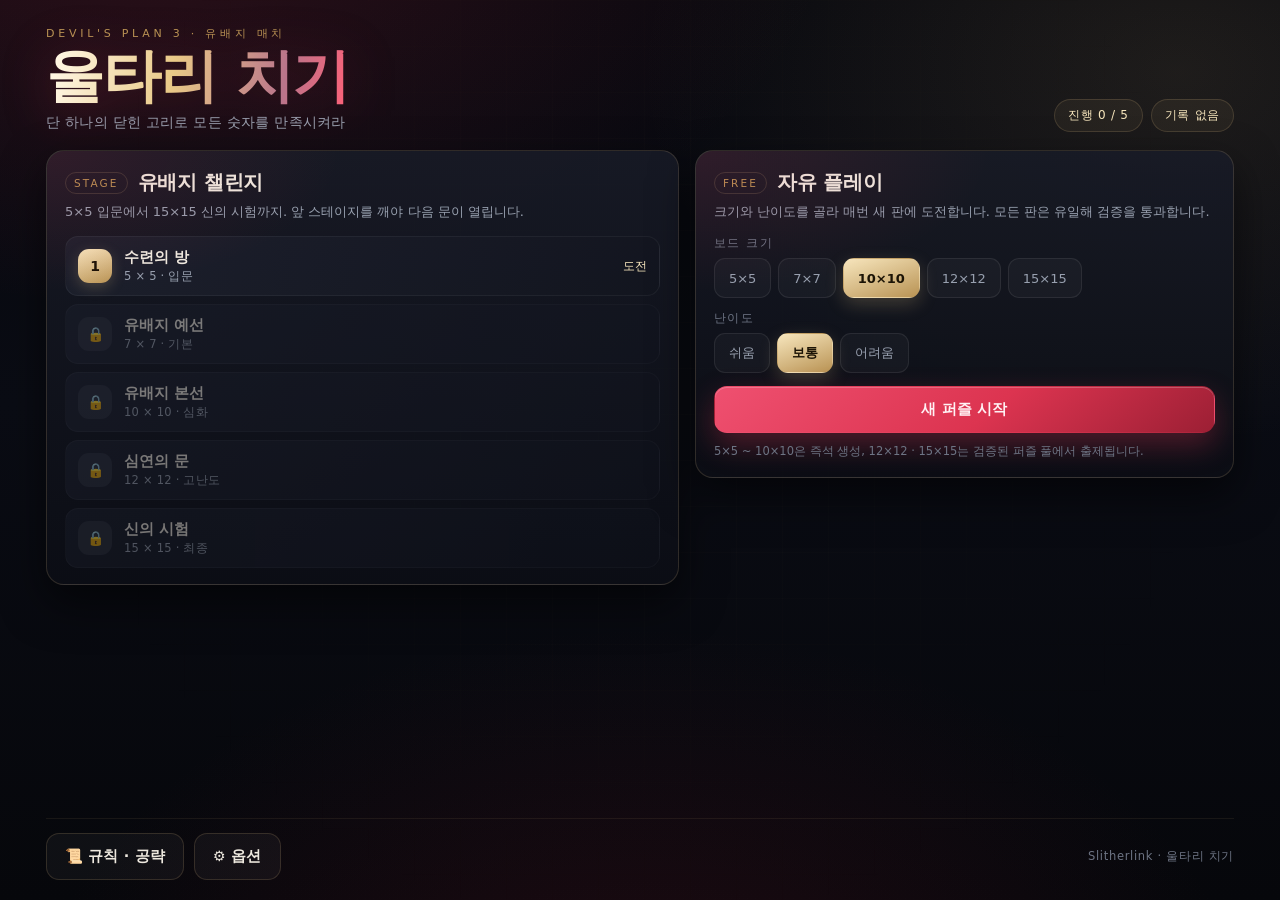
==== index.html @ 3bbf1142 "울타리 치기(슬리더링크) 웹앱 — 유일해 검증 생성기·스마트 힌트·모바일 터치·스테이지/자유 플레이" ====
<!doctype html>
<html lang="ko">
<head>
<meta charset="utf-8">
<meta name="viewport" content="width=device-width, initial-scale=1, viewport-fit=cover, maximum-scale=1, user-scalable=no">
<meta name="theme-color" content="#07080e">
<meta name="description" content="데블스 플랜 3 유배지 매치 — 울타리 치기(슬리더링크). 단 하나의 닫힌 고리로 모든 숫자를 만족시키는 퍼즐.">
<title>울타리 치기 · DEVIL'S FENCE</title>
<link rel="icon" href="data:image/svg+xml,%3Csvg xmlns='http://www.w3.org/2000/svg' viewBox='0 0 32 32'%3E%3Crect width='32' height='32' rx='7' fill='%23090a10'/%3E%3Cpath d='M8 22V10h5v12M15 22V10h5v12' stroke='%23e9c987' stroke-width='2.4' fill='none' stroke-linecap='round'/%3E%3Cpath d='M5 12h22M5 20h22' stroke='%23dc3450' stroke-width='2.4' stroke-linecap='round'/%3E%3C/svg%3E">
<link rel="stylesheet" href="css/style.css?v=1">
</head>
<body>
<div class="bg-grid" aria-hidden="true"></div>

<div id="app">

  <!-- ===== HOME ===== -->
  <section id="screen-home" class="screen">
    <header class="home-head">
      <div class="brand">
        <span class="brand-kicker">Devil's Plan 3 · 유배지 매치</span>
        <h1>울타리 치기</h1>
        <p class="brand-sub">단 하나의 닫힌 고리로 모든 숫자를 만족시켜라</p>
      </div>
      <div class="home-badges">
        <span class="badge" id="homeProgress">진행 0 / 5</span>
        <span class="badge" id="homeTotal">기록 없음</span>
      </div>
    </header>

    <div class="home-grid">
      <article class="panel">
        <div class="panel-top"><span class="tag">Stage</span><h2>유배지 챌린지</h2></div>
        <p class="panel-desc">5×5 입문에서 15×15 신의 시험까지. 앞 스테이지를 깨야 다음 문이 열립니다.</p>
        <div class="stage-list" id="stageList"></div>
      </article>

      <article class="panel">
        <div class="panel-top"><span class="tag">Free</span><h2>자유 플레이</h2></div>
        <p class="panel-desc">크기와 난이도를 골라 매번 새 판에 도전합니다. 모든 판은 유일해 검증을 통과합니다.</p>
        <div class="field">
          <label>보드 크기</label>
          <div class="chips" id="sizeChips"></div>
        </div>
        <div class="field">
          <label>난이도</label>
          <div class="chips" id="diffChips"></div>
        </div>
        <button class="btn primary wide" id="btnFreeStart">새 퍼즐 시작</button>
        <p class="hint-line" id="freeNote">5×5 ~ 10×10은 즉석 생성, 12×12 · 15×15는 검증된 퍼즐 풀에서 출제됩니다.</p>
      </article>
    </div>

    <footer class="home-foot">
      <button class="btn ghost" id="btnGuideHome">📜 규칙 · 공략</button>
      <button class="btn ghost" id="btnOptionsHome">⚙️ 옵션</button>
      <span class="foot-note">Slitherlink · 울타리 치기</span>
    </footer>
  </section>

  <!-- ===== GAME ===== -->
  <section id="screen-game" class="screen hidden">
    <header id="hud">
      <button class="icon-btn" id="btnBack" title="나가기" aria-label="나가기">←</button>
      <div class="hud-title">
        <span id="hudMode">유배지 예선</span>
        <small id="hudSub">7 × 7</small>
      </div>
      <div class="hud-timer">
        <span id="timer">00:00</span>
        <small>진행 시간</small>
      </div>
      <div class="hud-stats">
        <span class="stat" id="statLeftWrap"><b id="statLeft">0</b>남은 칸</span>
        <span class="stat" id="statErrWrap"><b id="statErr">0</b>오류</span>
        <span class="stat" id="statLineWrap"><b id="statLine">0</b>선</span>
      </div>
      <div class="hud-actions">
        <button class="icon-btn" id="btnGuide" title="규칙 · 공략" aria-label="규칙과 공략">?</button>
        <button class="icon-btn" id="btnOptions" title="옵션" aria-label="옵션">⚙️</button>
      </div>
    </header>

    <main id="boardArea">
      <div id="boardFrame">
        <svg id="board" xmlns="http://www.w3.org/2000/svg" role="img" aria-label="울타리 치기 보드"></svg>
      </div>
      <div id="hintPanel" class="hidden">
        <div class="hint-title"><span>💡</span><span id="hintTitle">힌트</span></div>
        <div class="hint-body" id="hintBody"></div>
        <div class="hint-actions">
          <button class="btn ghost" id="hintClose">닫기</button>
          <button class="btn gold" id="hintApply">적용</button>
        </div>
      </div>
    </main>

    <footer id="toolbar">
      <div class="modes" id="modeGroup">
        <button class="mode active" data-mode="cycle">자동</button>
        <button class="mode" data-mode="line">선</button>
        <button class="mode" data-mode="cross">X</button>
        <button class="mode" data-mode="erase">지우개</button>
      </div>
      <div class="actions">
        <button class="tool" id="btnUndo" title="되돌리기 (Ctrl+Z)">↶ <span>되돌리기</span></button>
        <button class="tool" id="btnRedo" title="다시 실행 (Ctrl+Shift+Z)">↷ <span>다시</span></button>
        <button class="tool accent" id="btnHint" title="논리 힌트 (H)">💡 <span>힌트</span></button>
        <button class="tool" id="btnMark" title="가정법 체크포인트 저장">📌 <span>분기</span></button>
        <button class="tool" id="btnRestore" title="분기 시점으로 복원">↩️ <span>복원</span></button>
        <button class="tool" id="btnReset" title="판 초기화">⟳ <span>초기화</span></button>
      </div>
    </footer>
  </section>
</div>

<div id="modalRoot"></div>
<div id="toast"></div>
<div id="genOverlay">
  <div class="gen-card">
    <div class="gen-ring"></div>
    <p id="genText">퍼즐 생성 중…</p>
    <small>유일해 검증을 통과한 판만 출제됩니다</small>
  </div>
</div>

<script src="js/solver.js?v=1"></script>
<script src="js/generator.js?v=1"></script>
<script src="js/presets.js?v=1"></script>
<script src="js/app.js?v=1"></script>
</body>
</html>
---- css/style.css ----
/* ============================================================
   울타리 치기 · DEVIL'S FENCE
   Dark obsidian / crimson / gold game UI
   ============================================================ */

:root {
  --ink: #06070c;
  --ink-2: #0a0c14;
  --ink-3: #10131d;
  --panel: rgba(18, 21, 31, .86);
  --panel-2: rgba(25, 29, 41, .9);
  --line: rgba(233, 201, 135, .16);
  --line-soft: rgba(233, 201, 135, .08);
  --gold: #e9c987;
  --gold-2: #f7e6bd;
  --gold-3: #b99354;
  --crimson: #dc3450;
  --crimson-2: #ff6178;
  --text: #eee9df;
  --muted: #98a0af;
  --muted-2: #6d7484;
  --ok: #7fd6a6;
  --bad: #ff5d6c;
  --shadow: 0 18px 44px rgba(0, 0, 0, .55);
  --radius: 18px;
  --font: "Pretendard", "Apple SD Gothic Neo", "Malgun Gothic", "Segoe UI", system-ui, -apple-system, sans-serif;
}

* { box-sizing: border-box; -webkit-tap-highlight-color: transparent; }

html, body {
  margin: 0; padding: 0; height: 100%;
  background: var(--ink);
  color: var(--text);
  font-family: var(--font);
  overflow: hidden;
  overscroll-behavior: none;
}

body {
  background:
    radial-gradient(1100px 640px at 12% -10%, rgba(220, 52, 80, .18), transparent 62%),
    radial-gradient(900px 620px at 92% 8%, rgba(233, 201, 135, .10), transparent 60%),
    radial-gradient(1000px 700px at 50% 118%, rgba(124, 24, 44, .22), transparent 62%),
    linear-gradient(180deg, #07080e 0%, #0a0c14 45%, #06070b 100%);
}

.bg-grid {
  position: fixed; inset: 0; pointer-events: none; opacity: .35; z-index: 0;
  background-image:
    linear-gradient(rgba(233, 201, 135, .05) 1px, transparent 1px),
    linear-gradient(90deg, rgba(233, 201, 135, .05) 1px, transparent 1px);
  background-size: 46px 46px;
  mask-image: radial-gradient(circle at 50% 40%, #000 25%, transparent 78%);
  -webkit-mask-image: radial-gradient(circle at 50% 40%, #000 25%, transparent 78%);
}

#app { position: relative; z-index: 1; height: 100dvh; display: flex; flex-direction: column; }

.screen { flex: 1 1 auto; min-height: 0; display: flex; flex-direction: column; }
.screen.hidden { display: none; }

/* ---------------- home ---------------- */
#screen-home { overflow-y: auto; padding: 22px clamp(16px, 4vw, 46px) 20px; }
#screen-home .home-grid { flex: 1 1 auto; align-content: start; }
#screen-home .home-foot { flex: 0 0 auto; }

.home-head {
  display: flex; align-items: flex-end; justify-content: space-between;
  gap: 18px; flex-wrap: wrap; margin-bottom: 18px;
}
.brand-kicker {
  display: inline-block; font-size: 11px; letter-spacing: .34em; text-transform: uppercase;
  color: var(--gold-3); margin-bottom: 6px;
}
.brand h1 {
  margin: 0; font-size: clamp(34px, 6.2vw, 58px); line-height: 1.02; letter-spacing: -.02em; font-weight: 800;
  background: linear-gradient(100deg, #fff6e2 4%, var(--gold) 42%, #b9748a 78%, var(--crimson-2) 100%);
  -webkit-background-clip: text; background-clip: text; color: transparent;
  filter: drop-shadow(0 6px 26px rgba(220, 52, 80, .28));
}
.brand-sub { margin: 8px 0 0; color: var(--muted); font-size: 14px; letter-spacing: .02em; }
.home-badges { display: flex; gap: 8px; flex-wrap: wrap; }

.badge {
  font-size: 12px; letter-spacing: .06em; color: var(--gold-2);
  border: 1px solid var(--line); border-radius: 999px; padding: 7px 13px;
  background: rgba(233, 201, 135, .06);
  white-space: nowrap;
}

.home-grid {
  display: grid; grid-template-columns: 1.08fr .92fr; gap: 16px; align-items: start;
}

.panel {
  position: relative; border-radius: var(--radius);
  border: 1px solid var(--line);
  background: linear-gradient(180deg, rgba(24, 27, 38, .92), rgba(12, 14, 21, .92));
  box-shadow: var(--shadow);
  padding: 18px 18px 16px;
  overflow: hidden;
}
.panel::before {
  content: ""; position: absolute; inset: 0; pointer-events: none;
  background: radial-gradient(420px 200px at 0% 0%, rgba(220, 52, 80, .13), transparent 70%);
}
.panel-top { display: flex; align-items: center; gap: 10px; margin-bottom: 6px; }
.panel h2 { margin: 0; font-size: 20px; font-weight: 700; letter-spacing: -.01em; }
.tag {
  font-size: 10.5px; letter-spacing: .2em; text-transform: uppercase; color: var(--gold-3);
  border: 1px solid var(--line); padding: 4px 8px; border-radius: 999px;
}
.panel-desc { margin: 4px 0 14px; color: var(--muted); font-size: 13px; line-height: 1.55; }

.stage-list { display: flex; flex-direction: column; gap: 8px; }
.stage {
  display: grid; grid-template-columns: 34px 1fr auto; align-items: center; gap: 12px;
  padding: 11px 12px; border-radius: 13px; cursor: pointer;
  border: 1px solid rgba(255, 255, 255, .05);
  background: linear-gradient(100deg, rgba(36, 40, 55, .55), rgba(19, 22, 32, .55));
  transition: transform .12s ease, border-color .15s ease, background .15s ease;
}
.stage:hover { border-color: rgba(233, 201, 135, .35); transform: translateY(-1px); }
.stage.locked { opacity: .48; cursor: not-allowed; }
.stage.locked:hover { transform: none; border-color: rgba(255,255,255,.05); }
.stage.cleared { border-color: rgba(233, 201, 135, .3); }
.stage-num {
  width: 34px; height: 34px; border-radius: 11px; display: grid; place-items: center;
  font-weight: 800; font-size: 14px; color: #1a1206;
  background: linear-gradient(160deg, var(--gold-2), var(--gold-3));
  box-shadow: 0 4px 14px rgba(233, 201, 135, .22);
}
.stage.locked .stage-num { background: #2a2e3c; color: var(--muted-2); box-shadow: none; }
.stage-name { font-size: 14.5px; font-weight: 650; }
.stage-meta { font-size: 11.5px; color: var(--muted); margin-top: 2px; letter-spacing: .02em; }
.stage-best { font-size: 12px; color: var(--gold-2); font-variant-numeric: tabular-nums; text-align: right; }
.stage-best small { display: block; color: var(--muted-2); font-size: 10px; letter-spacing: .08em; }

.field { margin-bottom: 13px; }
.field > label { display: block; font-size: 11.5px; letter-spacing: .14em; text-transform: uppercase; color: var(--muted-2); margin-bottom: 7px; }
.chips { display: flex; flex-wrap: wrap; gap: 7px; }
.chip {
  border: 1px solid rgba(255, 255, 255, .08); background: rgba(255, 255, 255, .03);
  color: var(--muted); border-radius: 11px; padding: 9px 14px; font-size: 13px; cursor: pointer;
  font-family: inherit; transition: all .14s ease; min-height: 40px;
  font-variant-numeric: tabular-nums;
}
.chip:hover { border-color: rgba(233, 201, 135, .3); color: var(--text); }
.chip.active {
  color: #1b1305; border-color: transparent; font-weight: 700;
  background: linear-gradient(160deg, var(--gold-2), var(--gold-3));
  box-shadow: 0 6px 18px rgba(233, 201, 135, .22);
}

.btn {
  font-family: inherit; font-size: 14.5px; font-weight: 650; letter-spacing: .01em;
  border-radius: 13px; padding: 13px 18px; cursor: pointer; border: 1px solid transparent;
  transition: transform .12s ease, box-shadow .18s ease, background .18s ease, border-color .18s;
  min-height: 46px; color: var(--text); background: rgba(255, 255, 255, .05);
}
.btn:active { transform: translateY(1px) scale(.995); }
.btn.primary {
  background: linear-gradient(140deg, #ef5070, var(--crimson) 55%, #9c1f34);
  box-shadow: 0 12px 30px rgba(220, 52, 80, .32), inset 0 1px 0 rgba(255, 255, 255, .22);
  color: #fff2f5;
}
.btn.primary:hover { box-shadow: 0 16px 38px rgba(220, 52, 80, .42); }
.btn.gold {
  background: linear-gradient(140deg, var(--gold-2), var(--gold-3));
  color: #1b1305; box-shadow: 0 12px 30px rgba(233, 201, 135, .22);
}
.btn.ghost { background: rgba(255, 255, 255, .04); border-color: var(--line); color: var(--text); }
.btn.ghost:hover { background: rgba(233, 201, 135, .1); }
.btn.wide { width: 100%; }
.hint-line { margin: 10px 0 0; font-size: 11.5px; color: var(--muted-2); line-height: 1.5; }

.home-foot {
  display: flex; align-items: center; gap: 10px; flex-wrap: wrap;
  margin-top: 16px; padding-top: 14px; border-top: 1px solid var(--line-soft);
}
.foot-note { margin-left: auto; font-size: 11.5px; color: var(--muted-2); letter-spacing: .06em; }

/* ---------------- game ---------------- */
#screen-game { padding: 0; }

#hud {
  display: grid;
  grid-template-columns: auto minmax(0, 1fr) auto auto auto;
  align-items: center; gap: 12px;
  padding: 10px clamp(10px, 2.4vw, 22px) 8px;
  border-bottom: 1px solid var(--line-soft);
  background: linear-gradient(180deg, rgba(10, 12, 19, .92), rgba(10, 12, 19, .58));
  backdrop-filter: blur(8px);
  flex: 0 0 auto;
}
.hud-title { min-width: 0; display: flex; flex-direction: column; gap: 1px; }
#hudMode {
  font-size: 14px; font-weight: 700; letter-spacing: .01em; white-space: nowrap;
  overflow: hidden; text-overflow: ellipsis;
}
#hudSub { font-size: 11px; color: var(--muted-2); letter-spacing: .14em; text-transform: uppercase; }
.hud-timer {
  display: flex; flex-direction: column; align-items: flex-end; padding-right: 2px;
}
#timer {
  font-size: 22px; font-weight: 750; font-variant-numeric: tabular-nums; letter-spacing: .02em;
  color: var(--gold-2); text-shadow: 0 0 22px rgba(233, 201, 135, .28);
}
.hud-timer small { font-size: 9.5px; color: var(--muted-2); letter-spacing: .14em; }
.hud-stats { display: flex; gap: 6px; }
.stat {
  font-size: 10.5px; color: var(--muted); letter-spacing: .04em;
  border: 1px solid rgba(255, 255, 255, .07); border-radius: 9px; padding: 5px 9px;
  background: rgba(255, 255, 255, .03); white-space: nowrap;
}
.stat b { color: var(--text); font-size: 14px; margin-right: 3px; font-variant-numeric: tabular-nums; }
.stat.warn { border-color: rgba(255, 93, 108, .45); color: #ffb3bb; }
.stat.warn b { color: var(--bad); }
.hud-actions { display: flex; gap: 6px; }

.icon-btn {
  width: 38px; height: 38px; border-radius: 11px; display: grid; place-items: center;
  border: 1px solid rgba(255, 255, 255, .08); background: rgba(255, 255, 255, .04);
  color: var(--text); cursor: pointer; font-size: 15px; font-family: inherit;
  transition: background .15s, border-color .15s;
}
.icon-btn:hover { background: rgba(233, 201, 135, .12); border-color: var(--line); }

#boardArea {
  position: relative; flex: 1 1 auto; min-height: 0;
  display: flex; align-items: center; justify-content: center;
  padding: 8px clamp(6px, 1.6vw, 18px);
  overflow: hidden;
}
#boardFrame { position: relative; }
#board { display: block; width: 100%; height: 100%; touch-action: none; user-select: none; overflow: visible; }

/* board svg pieces */
.bdot { fill: rgba(233, 201, 135, .34); }
.cell .cplate { fill: rgba(255, 255, 255, .03); stroke: rgba(255, 255, 255, .045); stroke-width: .012; }
.cell .num {
  font-family: var(--font); font-weight: 750; font-size: .40px; text-anchor: middle; dominant-baseline: central;
  fill: #cfc6b6; letter-spacing: 0;
}
.cell.done .num { fill: var(--gold-2); }
.cell.done .cplate { fill: rgba(233, 201, 135, .10); stroke: rgba(233, 201, 135, .30); }
.cell.over .num { fill: #ff8c99; }
.cell.over .cplate { fill: rgba(220, 52, 80, .14); stroke: rgba(255, 93, 108, .5); }
.cell.zero .num { fill: rgba(207, 198, 182, .55); }

.edge .e-on { stroke: url(#loopGrad); stroke-width: .115; stroke-linecap: round; fill: none; opacity: 0; }
.edge .e-core { stroke: #ffe0ae; stroke-width: .028; stroke-linecap: round; fill: none; opacity: 0; }
.edge .e-x { stroke: #7b8496; stroke-width: .045; stroke-linecap: round; opacity: 0; }
.edge .e-x2 { stroke: #7b8496; stroke-width: .045; stroke-linecap: round; opacity: 0; }

.edge[data-s="1"] .e-on { opacity: 1; }
.edge[data-s="1"] .e-core { opacity: .55; }
.edge[data-s="2"] .e-x, .edge[data-s="2"] .e-x2 { opacity: .75; }

.edge[data-hl="on"] .e-on { opacity: 1; }
.edge[data-hl="off"] .e-x, .edge[data-hl="off"] .e-x2 { opacity: .55; }

#hoverLine { stroke: rgba(233, 201, 135, .5); stroke-width: .14; stroke-linecap: round; opacity: 0; pointer-events: none; }
#hoverLine.show { opacity: .55; }

#hintLine {
  stroke: var(--gold-2); stroke-width: .16; stroke-linecap: round; opacity: 0;
  filter: drop-shadow(0 0 6px rgba(247, 230, 189, .7));
}
#hintLine.show { animation: hintPulse 1.1s ease-in-out infinite; opacity: 1; }
@keyframes hintPulse { 0%,100% { opacity: .35; } 50% { opacity: 1; } }

.cellRing { fill: none; stroke: var(--gold-2); stroke-width: .05; opacity: 0; }
.cellRing.show { animation: hintPulse 1.1s ease-in-out infinite; opacity: .95; }

.vertWarn { fill: none; stroke: var(--bad); stroke-width: .07; opacity: 0; }
.vertWarn.show { opacity: .95; }

.insidePlate { fill: rgba(233, 201, 135, .075); opacity: 0; transition: opacity .5s ease; }
svg.cleared .insidePlate { opacity: 1; }
svg.cleared .edge[data-s="1"] .e-on { stroke: url(#winGrad); }
svg.cleared .edge[data-s="1"] .e-core { stroke: #fff6e0; }
svg.cleared { animation: winGlow 1.6s ease-in-out; }
@keyframes winGlow {
  0% { filter: brightness(1); }
  35% { filter: brightness(1.45) drop-shadow(0 0 14px rgba(255, 214, 150, .55)); }
  100% { filter: brightness(1); }
}

/* toolbar */
#toolbar {
  flex: 0 0 auto; display: flex; align-items: center; gap: 12px;
  padding: 8px clamp(10px, 2.4vw, 22px) calc(8px + env(safe-area-inset-bottom));
  border-top: 1px solid var(--line-soft);
  background: linear-gradient(0deg, rgba(10, 12, 19, .95), rgba(10, 12, 19, .62));
  backdrop-filter: blur(8px);
}
.modes { display: flex; gap: 5px; padding: 4px; border-radius: 13px; background: rgba(255, 255, 255, .04); border: 1px solid rgba(255,255,255,.05); }
.mode {
  font-family: inherit; font-size: 13px; font-weight: 600; color: var(--muted);
  background: transparent; border: 0; border-radius: 9px; padding: 9px 13px; cursor: pointer;
  min-height: 38px; transition: all .14s ease; white-space: nowrap;
}
.mode:hover { color: var(--text); }
.mode.active {
  color: #1b1305; background: linear-gradient(160deg, var(--gold-2), var(--gold-3));
  box-shadow: 0 4px 14px rgba(233, 201, 135, .22);
}
.actions { display: flex; gap: 6px; margin-left: auto; }
.tool {
  font-family: inherit; font-size: 12.5px; color: var(--muted);
  background: rgba(255, 255, 255, .04); border: 1px solid rgba(255, 255, 255, .07);
  border-radius: 11px; padding: 8px 11px; cursor: pointer; min-height: 40px;
  display: inline-flex; align-items: center; gap: 5px; transition: all .14s ease; white-space: nowrap;
}
.tool:hover { color: var(--text); border-color: var(--line); background: rgba(233, 201, 135, .09); }
.tool:disabled { opacity: .35; cursor: default; }
.tool.accent { color: var(--gold-2); border-color: rgba(233, 201, 135, .3); background: rgba(233, 201, 135, .08); }

/* hint panel */
#hintPanel {
  position: absolute; left: 50%; transform: translateX(-50%);
  bottom: 10px; width: min(620px, calc(100% - 20px));
  border-radius: 16px; border: 1px solid rgba(233, 201, 135, .34);
  background: linear-gradient(180deg, #1d2130, #10131d);
  backdrop-filter: blur(12px);
  box-shadow: 0 20px 50px rgba(0, 0, 0, .6);
  padding: 13px 14px; z-index: 6;
  animation: popIn .18s ease;
}
#hintPanel.hidden { display: none; }
@media (min-width: 1100px) {
  #hintPanel {
    left: auto; right: 22px; transform: none; bottom: 22px;
    width: min(300px, 26vw);
  }
  @keyframes popIn { from { opacity: 0; transform: translateY(8px); } to { opacity: 1; transform: translateY(0); } }
}
.hint-title { display: flex; align-items: center; gap: 7px; font-size: 14px; font-weight: 700; color: var(--gold-2); }
.hint-body { font-size: 12.8px; line-height: 1.6; color: #cfc9bd; margin: 6px 0 10px; }
.hint-actions { display: flex; gap: 7px; justify-content: flex-end; }
.hint-actions .btn { padding: 9px 14px; min-height: 38px; font-size: 13px; }

@keyframes popIn { from { opacity: 0; transform: translate(-50%, 8px); } to { opacity: 1; transform: translate(-50%, 0); } }

/* ---------------- modals ---------------- */
#modalRoot { position: fixed; inset: 0; z-index: 40; display: none; }
#modalRoot.open { display: block; }
.modal-veil {
  position: absolute; inset: 0; background: rgba(4, 5, 9, .72);
  backdrop-filter: blur(5px); animation: fadeIn .16s ease;
}
.modal {
  position: absolute; left: 50%; top: 50%; transform: translate(-50%, -50%);
  width: min(680px, calc(100vw - 24px)); max-height: min(86dvh, 900px);
  display: flex; flex-direction: column;
  border-radius: 20px; border: 1px solid var(--line);
  background: linear-gradient(180deg, rgba(24, 27, 38, .99), rgba(11, 13, 20, .99));
  box-shadow: 0 30px 80px rgba(0, 0, 0, .7);
  animation: modalIn .2s cubic-bezier(.2, .9, .3, 1.1);
  overflow: hidden;
}
@keyframes modalIn { from { opacity: 0; transform: translate(-50%, -46%) scale(.97); } to { opacity: 1; transform: translate(-50%, -50%) scale(1); } }
@keyframes fadeIn { from { opacity: 0; } to { opacity: 1; } }
.modal-head { display: flex; align-items: center; gap: 10px; padding: 16px 18px 12px; border-bottom: 1px solid var(--line-soft); }
.modal-head h3 { margin: 0; font-size: 17px; font-weight: 750; letter-spacing: -.01em; }
.modal-head .x { margin-left: auto; }
.modal-body { padding: 16px 18px; overflow-y: auto; -webkit-overflow-scrolling: touch; }
.modal-foot { padding: 12px 18px calc(14px + env(safe-area-inset-bottom)); display: flex; gap: 8px; justify-content: flex-end; flex-wrap: wrap; }

/* guide */
.rule-grid { display: grid; gap: 10px; }
.rule {
  display: grid; grid-template-columns: 116px minmax(0, 1fr); gap: 16px; align-items: center;
  padding: 11px; border-radius: 14px; border: 1px solid rgba(255, 255, 255, .05);
  background: rgba(255, 255, 255, .025);
}
.rule fig { margin: 0; width: 116px; }
.rule svg { display: block; width: 116px; height: 116px; border-radius: 10px; background: rgba(0, 0, 0, .35); }
.rule h4 { margin: 0 0 4px; font-size: 13.5px; color: var(--gold-2); font-weight: 700; }
.rule p { margin: 0; font-size: 12.4px; line-height: 1.62; color: #c2bdb2; }
.rule p b { color: #fff; font-weight: 700; }
.guide-section { margin: 16px 0 8px; font-size: 11.5px; letter-spacing: .2em; text-transform: uppercase; color: var(--gold-3); }
.guide-lead { margin: 0 0 12px; font-size: 12.8px; line-height: 1.65; color: var(--muted); }

/* options */
.opt-row { display: flex; align-items: center; gap: 12px; padding: 13px 2px; border-bottom: 1px solid rgba(255,255,255,.05); }
.opt-row:last-child { border-bottom: 0; }
.opt-text { flex: 1; min-width: 0; }
.opt-text b { display: block; font-size: 13.5px; font-weight: 650; }
.opt-text small { display: block; color: var(--muted-2); font-size: 11.5px; margin-top: 3px; line-height: 1.45; }
.switch { width: 50px; height: 29px; border-radius: 999px; border: 1px solid rgba(255,255,255,.1); background: rgba(255,255,255,.07); position: relative; cursor: pointer; flex: 0 0 auto; transition: background .16s; }
.switch::after { content: ""; position: absolute; top: 3px; left: 3px; width: 21px; height: 21px; border-radius: 50%; background: #6f7788; transition: transform .16s ease, background .16s; }
.switch.on { background: rgba(233, 201, 135, .25); border-color: rgba(233, 201, 135, .5); }
.switch.on::after { transform: translateX(21px); background: linear-gradient(160deg, var(--gold-2), var(--gold-3)); }

/* clear */
.clear-card { text-align: center; padding: 6px 4px 2px; }
.clear-kicker { font-size: 11px; letter-spacing: .3em; text-transform: uppercase; color: var(--gold-3); }
.clear-title {
  margin: 8px 0 4px; font-size: 30px; font-weight: 800; letter-spacing: -.02em;
  background: linear-gradient(100deg, #fff8e9, var(--gold), var(--crimson-2));
  -webkit-background-clip: text; background-clip: text; color: transparent;
}
.clear-stats { display: flex; justify-content: center; gap: 10px; margin: 16px 0 6px; flex-wrap: wrap; }
.clear-stat {
  min-width: 104px; padding: 11px 14px; border-radius: 14px; border: 1px solid var(--line);
  background: rgba(233, 201, 135, .05);
}
.clear-stat b { display: block; font-size: 21px; color: var(--gold-2); font-variant-numeric: tabular-nums; }
.clear-stat small { font-size: 10.5px; color: var(--muted-2); letter-spacing: .12em; }
.record-flag { display: inline-block; margin-top: 8px; font-size: 11.5px; letter-spacing: .1em; color: #1b1305; background: linear-gradient(160deg, var(--gold-2), var(--gold-3)); padding: 5px 11px; border-radius: 999px; font-weight: 700; }

/* toast */
#toast {
  position: fixed; left: 50%; bottom: 84px; transform: translateX(-50%) translateY(10px);
  background: rgba(22, 25, 36, .96); border: 1px solid var(--line); color: var(--text);
  padding: 10px 16px; border-radius: 12px; font-size: 13px; z-index: 60;
  opacity: 0; pointer-events: none; transition: opacity .2s, transform .2s; white-space: nowrap;
  box-shadow: var(--shadow);
}
#toast.show { opacity: 1; transform: translateX(-50%) translateY(0); }

/* generating overlay */
#genOverlay {
  position: fixed; inset: 0; z-index: 80; display: none; place-items: center;
  background: rgba(5, 6, 11, .82); backdrop-filter: blur(6px);
}
#genOverlay.show { display: grid; }
.gen-card { text-align: center; }
.gen-ring {
  width: 64px; height: 64px; margin: 0 auto 16px; border-radius: 50%;
  border: 2px solid rgba(233, 201, 135, .18); border-top-color: var(--gold-2);
  animation: spin 1s linear infinite;
}
@keyframes spin { to { transform: rotate(360deg); } }
.gen-card p { margin: 0; font-size: 14px; color: var(--gold-2); letter-spacing: .04em; }
.gen-card small { display: block; margin-top: 6px; color: var(--muted-2); font-size: 11.5px; }

/* ---------------- responsive ---------------- */
@media (max-width: 900px) {
  .home-grid { grid-template-columns: 1fr; }
  #screen-home { padding: 16px 14px 14px; }
}

@media (max-width: 700px) {
  #hud {
    grid-template-columns: auto minmax(0, 1fr) auto;
    grid-template-areas:
      "back title timer"
      "stats stats actions";
    gap: 6px 10px; padding: 8px 10px 6px;
  }
  #btnBack { grid-area: back; }
  .hud-title { grid-area: title; }
  .hud-timer { grid-area: timer; }
  .hud-stats { grid-area: stats; }
  .hud-actions { grid-area: actions; }
  #timer { font-size: 19px; }
  #hudMode { font-size: 13px; }
  .stat { padding: 4px 8px; font-size: 10px; }
  .stat b { font-size: 12.5px; }
  .icon-btn { width: 34px; height: 34px; border-radius: 10px; font-size: 14px; }

  #toolbar { flex-wrap: wrap; gap: 7px; padding: 7px 8px calc(7px + env(safe-area-inset-bottom)); }
  .modes { flex: 1 1 100%; justify-content: space-between; }
  .mode { flex: 1 1 0; text-align: center; padding: 8px 6px; font-size: 12.5px; min-height: 36px; }
  .actions { flex: 1 1 100%; margin-left: 0; justify-content: space-between; gap: 4px; }
  .tool { flex: 1 1 0; justify-content: center; padding: 8px 4px; font-size: 11.5px; min-width: 0; }
  .tool span { font-size: 10.5px; }
  .rule { grid-template-columns: 84px minmax(0, 1fr); gap: 11px; }
  .rule fig, .rule svg { width: 84px; }
  .rule svg { height: 84px; }
  .modal-foot .btn { flex: 1 1 auto; }
}

@media (max-height: 560px) and (orientation: landscape) {
  #hud { padding: 6px 12px; }
  .hud-timer small, .hud-stats { display: none; }
  #toolbar { padding: 5px 10px; }
  .modes { flex: 0 0 auto; }
  .actions { flex: 0 0 auto; margin-left: auto; }
  .mode, .tool { min-height: 32px; padding: 5px 9px; }
}

@media (prefers-reduced-motion: reduce) {
  * { animation-duration: .01ms !important; animation-iteration-count: 1 !important; transition-duration: .01ms !important; }
}
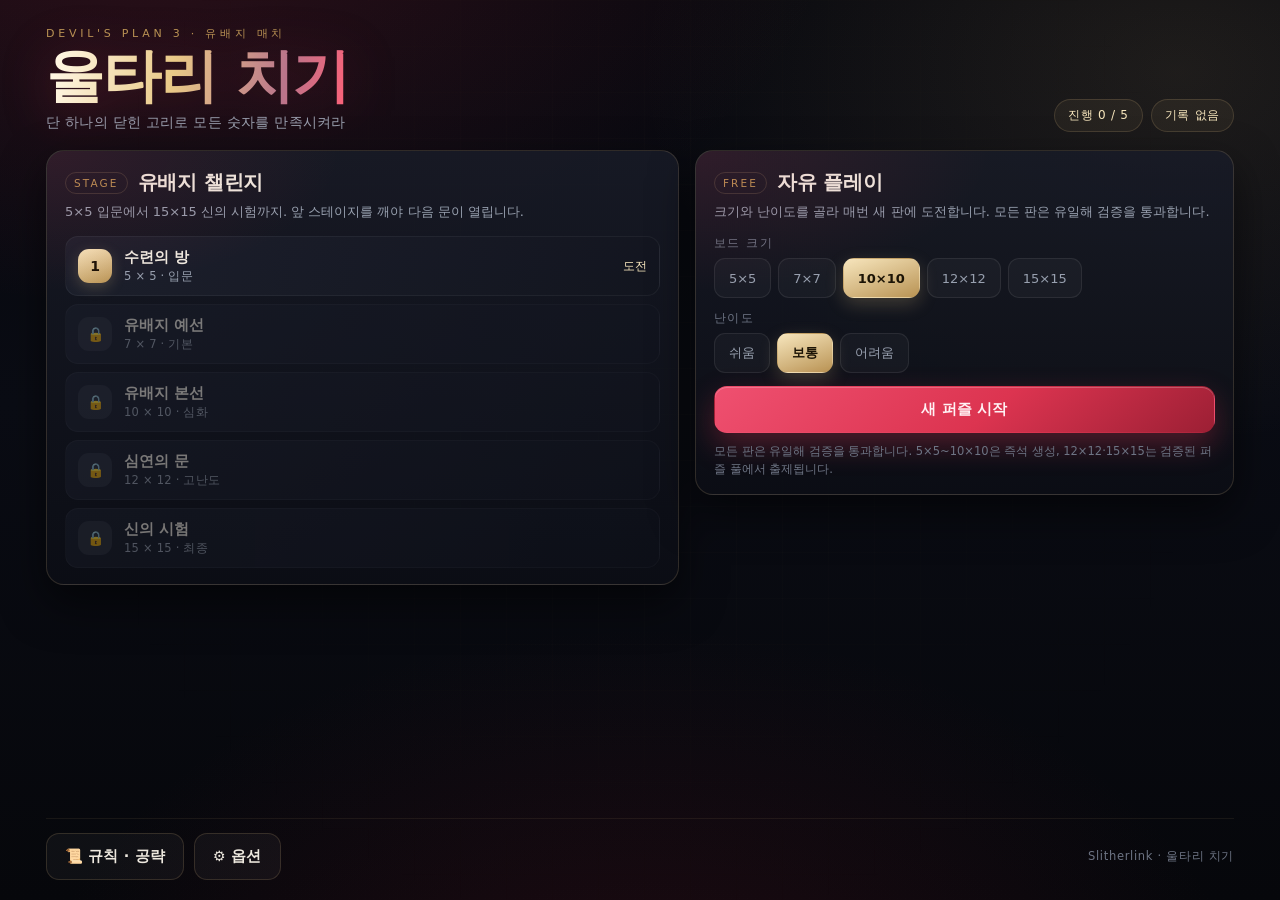
==== commit 9112a494: "클리어 판정 엄격화: 끊긴 끝·갈라짐·분리된 고리는 클리어 아님 - analyze()가 차수 1 교차점을 '인접 변이 비어 있으면' 위반으로 보지 않아,   숫자만 맞으면 울타리가" ====
--- a/index.html
+++ b/index.html
@@ -7,7 +7,7 @@
 <meta name="description" content="데블스 플랜 3 유배지 매치 — 울타리 치기(슬리더링크). 단 하나의 닫힌 고리로 모든 숫자를 만족시키는 퍼즐.">
 <title>울타리 치기 · DEVIL'S FENCE</title>
 <link rel="icon" href="data:image/svg+xml,%3Csvg xmlns='http://www.w3.org/2000/svg' viewBox='0 0 32 32'%3E%3Crect width='32' height='32' rx='7' fill='%23090a10'/%3E%3Cpath d='M8 22V10h5v12M15 22V10h5v12' stroke='%23e9c987' stroke-width='2.4' fill='none' stroke-linecap='round'/%3E%3Cpath d='M5 12h22M5 20h22' stroke='%23dc3450' stroke-width='2.4' stroke-linecap='round'/%3E%3C/svg%3E">
-<link rel="stylesheet" href="css/style.css?v=1">
+<link rel="stylesheet" href="css/style.css?v=2">
 </head>
 <body>
 <div class="bg-grid" aria-hidden="true"></div>
@@ -124,9 +124,9 @@
   </div>
 </div>
 
-<script src="js/solver.js?v=1"></script>
-<script src="js/generator.js?v=1"></script>
-<script src="js/presets.js?v=1"></script>
-<script src="js/app.js?v=1"></script>
+<script src="js/solver.js?v=2"></script>
+<script src="js/generator.js?v=2"></script>
+<script src="js/presets.js?v=2"></script>
+<script src="js/app.js?v=2"></script>
 </body>
 </html>
--- a/css/style.css
+++ b/css/style.css
@@ -61,7 +61,8 @@
 .screen.hidden { display: none; }
 
 /* ---------------- home ---------------- */
-#screen-home { overflow-y: auto; padding: 22px clamp(16px, 4vw, 46px) 20px; }
+#screen-home { overflow-y: auto; padding: 22px clamp(16px, 4vw, 46px) 20px; position: relative; }
+
 #screen-home .home-grid { flex: 1 1 auto; align-content: start; }
 #screen-home .home-foot { flex: 0 0 auto; }
 
@@ -269,6 +270,11 @@
   filter: drop-shadow(0 0 6px rgba(247, 230, 189, .7));
 }
 #hintLine.show { animation: hintPulse 1.1s ease-in-out infinite; opacity: 1; }
+.wrongLine {
+  stroke: #ff5d6c; stroke-width: .15; stroke-linecap: round; fill: none;
+  filter: drop-shadow(0 0 6px rgba(255, 93, 108, .65));
+  animation: hintPulse 1.1s ease-in-out infinite;
+}
 @keyframes hintPulse { 0%,100% { opacity: .35; } 50% { opacity: 1; } }
 
 .cellRing { fill: none; stroke: var(--gold-2); stroke-width: .05; opacity: 0; }
@@ -276,6 +282,9 @@
 
 .vertWarn { fill: none; stroke: var(--bad); stroke-width: .07; opacity: 0; }
 .vertWarn.show { opacity: .95; }
+.vertOpen { fill: rgba(233, 201, 135, .18); stroke: rgba(233, 201, 135, .85); stroke-width: .06; opacity: 0; }
+.vertOpen.show { opacity: 1; animation: openPulse 1.5s ease-in-out infinite; }
+@keyframes openPulse { 0%, 100% { opacity: .45; } 50% { opacity: 1; } }
 
 .insidePlate { fill: rgba(233, 201, 135, .075); opacity: 0; transition: opacity .5s ease; }
 svg.cleared .insidePlate { opacity: 1; }
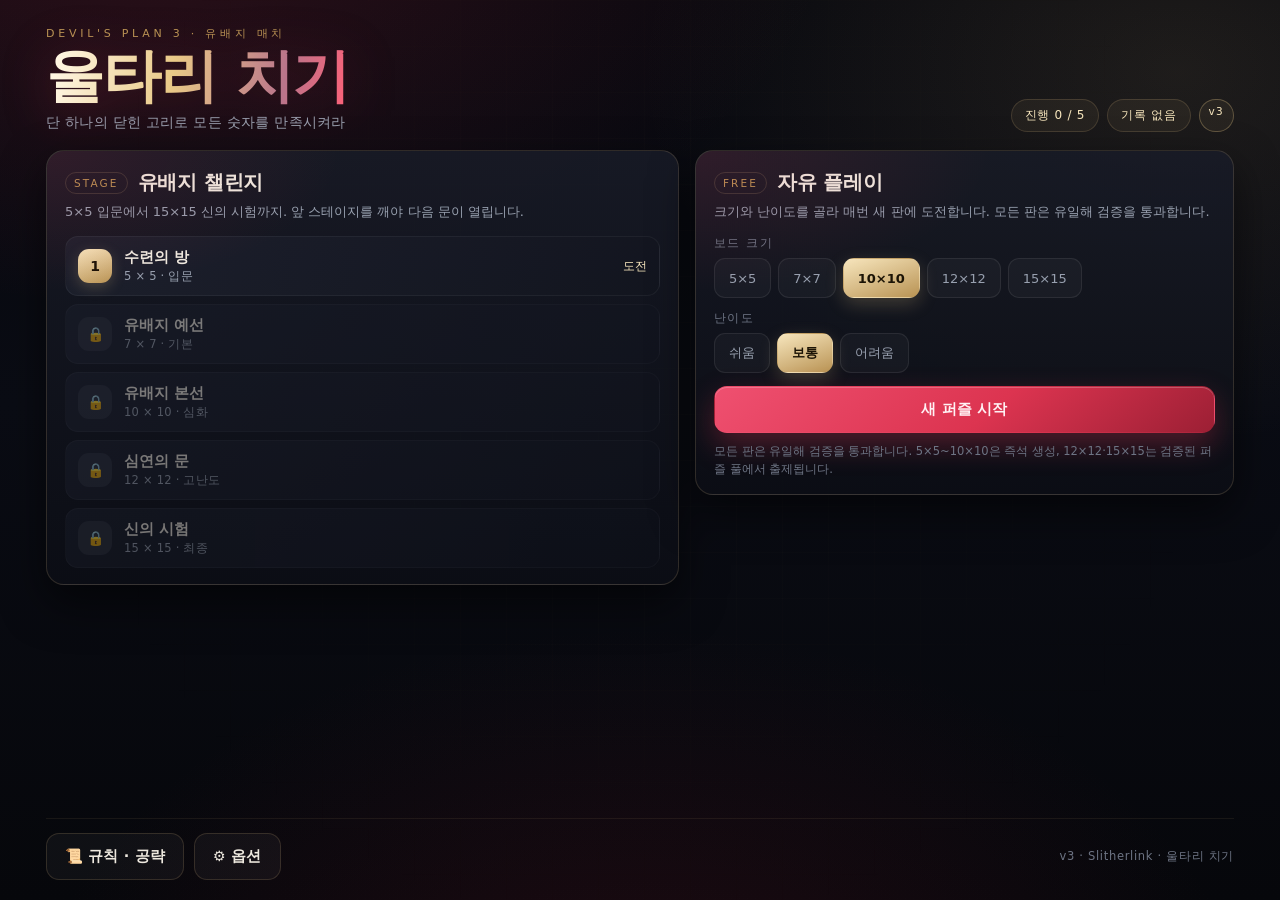
==== commit a5cc324e: "v3: 캐시 버스팅 ?v=3 + 화면 버전 배지, 클리어 직후 툴바 잠금 누락 수정 - index.html: css/js 쿼리 ?v=2 -> ?v=3, 홈 배지·HUD·푸터에 v3" ====
--- a/index.html
+++ b/index.html
@@ -7,7 +7,7 @@
 <meta name="description" content="데블스 플랜 3 유배지 매치 — 울타리 치기(슬리더링크). 단 하나의 닫힌 고리로 모든 숫자를 만족시키는 퍼즐.">
 <title>울타리 치기 · DEVIL'S FENCE</title>
 <link rel="icon" href="data:image/svg+xml,%3Csvg xmlns='http://www.w3.org/2000/svg' viewBox='0 0 32 32'%3E%3Crect width='32' height='32' rx='7' fill='%23090a10'/%3E%3Cpath d='M8 22V10h5v12M15 22V10h5v12' stroke='%23e9c987' stroke-width='2.4' fill='none' stroke-linecap='round'/%3E%3Cpath d='M5 12h22M5 20h22' stroke='%23dc3450' stroke-width='2.4' stroke-linecap='round'/%3E%3C/svg%3E">
-<link rel="stylesheet" href="css/style.css?v=2">
+<link rel="stylesheet" href="css/style.css?v=3">
 </head>
 <body>
 <div class="bg-grid" aria-hidden="true"></div>
@@ -25,6 +25,7 @@
       <div class="home-badges">
         <span class="badge" id="homeProgress">진행 0 / 5</span>
         <span class="badge" id="homeTotal">기록 없음</span>
+        <span class="badge ver" id="appVer" title="현재 버전">v3</span>
       </div>
     </header>
 
@@ -54,7 +55,7 @@
     <footer class="home-foot">
       <button class="btn ghost" id="btnGuideHome">📜 규칙 · 공략</button>
       <button class="btn ghost" id="btnOptionsHome">⚙️ 옵션</button>
-      <span class="foot-note">Slitherlink · 울타리 치기</span>
+      <span class="foot-note">v3 · Slitherlink · 울타리 치기</span>
     </footer>
   </section>
 
@@ -64,7 +65,7 @@
       <button class="icon-btn" id="btnBack" title="나가기" aria-label="나가기">←</button>
       <div class="hud-title">
         <span id="hudMode">유배지 예선</span>
-        <small id="hudSub">7 × 7</small>
+        <span class="hud-meta"><small id="hudSub">7 × 7</small><i id="hudVer" title="현재 버전">v3</i></span>
       </div>
       <div class="hud-timer">
         <span id="timer">00:00</span>
@@ -124,9 +125,9 @@
   </div>
 </div>
 
-<script src="js/solver.js?v=2"></script>
-<script src="js/generator.js?v=2"></script>
-<script src="js/presets.js?v=2"></script>
-<script src="js/app.js?v=2"></script>
+<script src="js/solver.js?v=3"></script>
+<script src="js/generator.js?v=3"></script>
+<script src="js/presets.js?v=3"></script>
+<script src="js/app.js?v=3"></script>
 </body>
 </html>
--- a/css/style.css
+++ b/css/style.css
@@ -89,6 +89,10 @@
   background: rgba(233, 201, 135, .06);
   white-space: nowrap;
 }
+.badge.ver {
+  font-size: 10.5px; letter-spacing: .12em; color: var(--gold-2);
+  padding: 5px 9px; border-color: rgba(233, 201, 135, .3);
+}
 
 .home-grid {
   display: grid; grid-template-columns: 1.08fr .92fr; gap: 16px; align-items: start;
@@ -200,7 +204,13 @@
   font-size: 14px; font-weight: 700; letter-spacing: .01em; white-space: nowrap;
   overflow: hidden; text-overflow: ellipsis;
 }
+.hud-meta { display: flex; align-items: center; gap: 6px; min-width: 0; }
 #hudSub { font-size: 11px; color: var(--muted-2); letter-spacing: .14em; text-transform: uppercase; }
+#hudVer {
+  font-style: normal; font-size: 9px; letter-spacing: .08em; line-height: 1.5;
+  color: var(--gold-3); border: 1px solid rgba(233, 201, 135, .3);
+  border-radius: 999px; padding: 0 5px; flex: 0 0 auto;
+}
 .hud-timer {
   display: flex; flex-direction: column; align-items: flex-end; padding-right: 2px;
 }
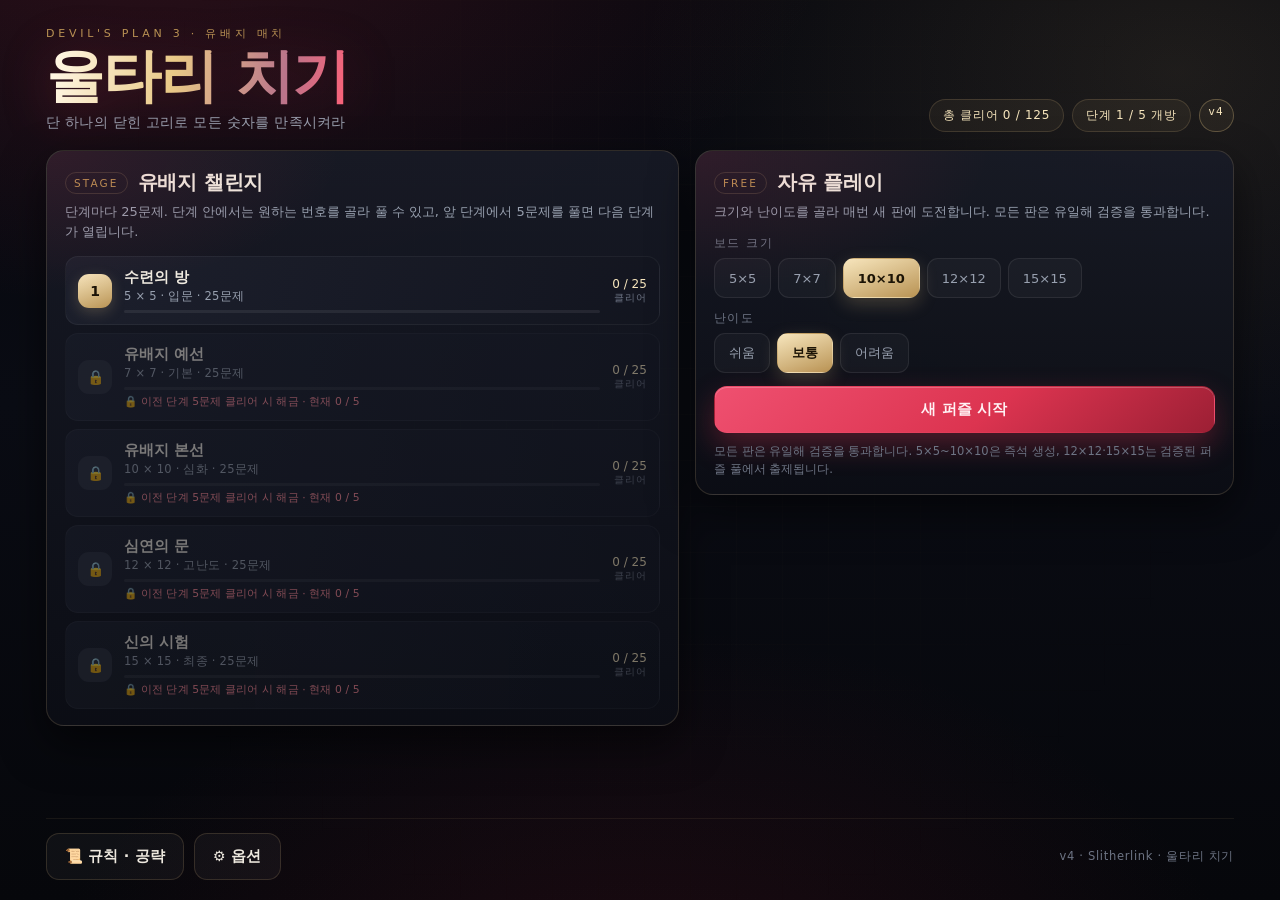
==== commit 157f73c2: "v4: 유배지 챌린지 단계별 25문제(총 125문제) 고정 출제 개편 - js/presets.js: s1~s5 각 25문제(총 125문제) 고정 퍼즐 탑재 (전수 유일해 검증)  " ====
--- a/index.html
+++ b/index.html
@@ -7,7 +7,7 @@
 <meta name="description" content="데블스 플랜 3 유배지 매치 — 울타리 치기(슬리더링크). 단 하나의 닫힌 고리로 모든 숫자를 만족시키는 퍼즐.">
 <title>울타리 치기 · DEVIL'S FENCE</title>
 <link rel="icon" href="data:image/svg+xml,%3Csvg xmlns='http://www.w3.org/2000/svg' viewBox='0 0 32 32'%3E%3Crect width='32' height='32' rx='7' fill='%23090a10'/%3E%3Cpath d='M8 22V10h5v12M15 22V10h5v12' stroke='%23e9c987' stroke-width='2.4' fill='none' stroke-linecap='round'/%3E%3Cpath d='M5 12h22M5 20h22' stroke='%23dc3450' stroke-width='2.4' stroke-linecap='round'/%3E%3C/svg%3E">
-<link rel="stylesheet" href="css/style.css?v=3">
+<link rel="stylesheet" href="css/style.css?v=4">
 </head>
 <body>
 <div class="bg-grid" aria-hidden="true"></div>
@@ -23,16 +23,16 @@
         <p class="brand-sub">단 하나의 닫힌 고리로 모든 숫자를 만족시켜라</p>
       </div>
       <div class="home-badges">
-        <span class="badge" id="homeProgress">진행 0 / 5</span>
+        <span class="badge" id="homeProgress">총 클리어 0 / 125</span>
         <span class="badge" id="homeTotal">기록 없음</span>
-        <span class="badge ver" id="appVer" title="현재 버전">v3</span>
+        <span class="badge ver" id="appVer" title="현재 버전">v4</span>
       </div>
     </header>
 
     <div class="home-grid">
       <article class="panel">
         <div class="panel-top"><span class="tag">Stage</span><h2>유배지 챌린지</h2></div>
-        <p class="panel-desc">5×5 입문에서 15×15 신의 시험까지. 앞 스테이지를 깨야 다음 문이 열립니다.</p>
+        <p class="panel-desc">단계마다 25문제. 단계 안에서는 원하는 번호를 골라 풀 수 있고, 앞 단계에서 5문제를 풀면 다음 단계가 열립니다.</p>
         <div class="stage-list" id="stageList"></div>
       </article>
 
@@ -55,7 +55,32 @@
     <footer class="home-foot">
       <button class="btn ghost" id="btnGuideHome">📜 규칙 · 공략</button>
       <button class="btn ghost" id="btnOptionsHome">⚙️ 옵션</button>
-      <span class="foot-note">v3 · Slitherlink · 울타리 치기</span>
+      <span class="foot-note">v4 · Slitherlink · 울타리 치기</span>
+    </footer>
+  </section>
+
+  <!-- ===== PROBLEM SELECT ===== -->
+  <section id="screen-select" class="screen hidden">
+    <header class="select-head">
+      <button class="icon-btn" id="btnSelectBack" title="홈으로" aria-label="홈으로">←</button>
+      <div class="select-title">
+        <span class="brand-kicker" id="selectKicker">Stage 1</span>
+        <h2 id="selectName">수련의 방</h2>
+        <p class="select-sub" id="selectSub">5 × 5 · 입문 · 25문제</p>
+      </div>
+      <div class="select-progress">
+        <b id="selectCleared">0 / 25</b>
+        <small>클리어</small>
+      </div>
+    </header>
+    <div class="select-bar">
+      <div class="prog-track"><i id="selectBar"></i></div>
+      <p class="select-note" id="selectNote">1번부터 25번까지 모두 열려 있습니다. 하고 싶은 번호를 골라 푸세요.</p>
+    </div>
+    <div class="problem-grid" id="problemGrid"></div>
+    <footer class="select-foot">
+      <button class="btn ghost" id="btnSelectHome">← 홈</button>
+      <button class="btn gold" id="btnSelectNext">다음 도전 문제 →</button>
     </footer>
   </section>
 
@@ -65,7 +90,7 @@
       <button class="icon-btn" id="btnBack" title="나가기" aria-label="나가기">←</button>
       <div class="hud-title">
         <span id="hudMode">유배지 예선</span>
-        <span class="hud-meta"><small id="hudSub">7 × 7</small><i id="hudVer" title="현재 버전">v3</i></span>
+        <span class="hud-meta"><small id="hudSub">7 × 7</small><i id="hudVer" title="현재 버전">v4</i></span>
       </div>
       <div class="hud-timer">
         <span id="timer">00:00</span>
@@ -125,9 +150,9 @@
   </div>
 </div>
 
-<script src="js/solver.js?v=3"></script>
-<script src="js/generator.js?v=3"></script>
-<script src="js/presets.js?v=3"></script>
-<script src="js/app.js?v=3"></script>
+<script src="js/solver.js?v=4"></script>
+<script src="js/generator.js?v=4"></script>
+<script src="js/presets.js?v=4"></script>
+<script src="js/app.js?v=4"></script>
 </body>
 </html>
--- a/css/style.css
+++ b/css/style.css
@@ -457,6 +457,85 @@
 .gen-card p { margin: 0; font-size: 14px; color: var(--gold-2); letter-spacing: .04em; }
 .gen-card small { display: block; margin-top: 6px; color: var(--muted-2); font-size: 11.5px; }
 
+.stage-main { min-width: 0; }
+.stage-prog {
+  height: 3px; border-radius: 999px; margin-top: 6px;
+  background: rgba(255, 255, 255, .07); overflow: hidden;
+}
+.stage-prog i { display: block; height: 100%; border-radius: 999px; background: linear-gradient(90deg, var(--gold-3), var(--gold-2)); }
+.stage-lock { font-size: 10.8px; color: #ff8a97; margin-top: 5px; letter-spacing: .01em; }
+.stage.complete { border-color: rgba(233, 201, 135, .45); }
+.stage.complete .stage-num { box-shadow: 0 0 0 1px rgba(233, 201, 135, .5), 0 4px 16px rgba(233, 201, 135, .3); }
+
+/* ---------------- problem select ---------------- */
+#screen-select {
+  overflow-y: auto; padding: 18px clamp(16px, 4vw, 46px) 16px;
+}
+.select-head { display: flex; align-items: center; gap: 14px; margin-bottom: 14px; }
+.select-title { flex: 1 1 auto; min-width: 0; }
+.select-title h2 {
+  margin: 0; font-size: clamp(21px, 3.2vw, 30px); font-weight: 800; letter-spacing: -.01em;
+  background: linear-gradient(100deg, #fff6e2 4%, var(--gold) 55%, #d98a93 100%);
+  -webkit-background-clip: text; background-clip: text; color: transparent;
+}
+.select-sub { margin: 5px 0 0; color: var(--muted); font-size: 12.5px; letter-spacing: .02em; }
+.select-progress { text-align: right; white-space: nowrap; }
+.select-progress b { font-size: 20px; color: var(--gold-2); font-variant-numeric: tabular-nums; letter-spacing: -.01em; }
+.select-progress small { display: block; color: var(--muted-2); font-size: 10px; letter-spacing: .16em; margin-top: 2px; }
+.prog-track { height: 5px; border-radius: 999px; background: rgba(255, 255, 255, .07); overflow: hidden; }
+.prog-track i {
+  display: block; height: 100%; width: 0; border-radius: 999px;
+  background: linear-gradient(90deg, var(--crimson), var(--gold)); transition: width .25s ease;
+}
+.select-note { margin: 9px 0 16px; color: var(--muted); font-size: 12px; line-height: 1.55; }
+.problem-grid {
+  display: grid; grid-template-columns: repeat(5, minmax(0, 128px)); gap: 10px;
+  justify-content: start; margin-bottom: 16px;
+}
+.prob {
+  position: relative; display: flex; flex-direction: column; align-items: center; gap: 2px;
+  padding: 13px 6px 9px; border-radius: 14px; cursor: pointer; font-family: inherit;
+  border: 1px solid rgba(255, 255, 255, .06); color: var(--text);
+  background: linear-gradient(160deg, rgba(30, 34, 47, .78), rgba(15, 18, 27, .8));
+  transition: transform .12s ease, border-color .15s ease, background .15s ease;
+}
+.prob:hover { border-color: rgba(233, 201, 135, .42); transform: translateY(-1px); }
+.prob:active { transform: translateY(0) scale(.985); }
+.prob-no { font-size: 18px; font-weight: 800; letter-spacing: -.02em; }
+.prob-time { font-size: 10.5px; color: var(--muted); font-variant-numeric: tabular-nums; }
+.prob-stars { position: absolute; top: 6px; left: 8px; font-size: 8px; letter-spacing: .5px; color: rgba(233, 201, 135, .42); }
+.prob.cleared {
+  border-color: rgba(233, 201, 135, .42);
+  background: linear-gradient(160deg, rgba(233, 201, 135, .16), rgba(26, 22, 15, .78));
+}
+.prob.cleared .prob-no { color: var(--gold-2); }
+.prob.cleared .prob-time { color: var(--gold-3); }
+.prob.pending { border-color: rgba(255, 97, 120, .45); background: linear-gradient(160deg, rgba(220, 52, 80, .16), rgba(20, 14, 18, .8)); }
+.prob.pending .prob-time { color: var(--crimson-2); }
+.prob-check {
+  position: absolute; top: 5px; right: 6px; width: 15px; height: 15px; border-radius: 50%;
+  display: grid; place-items: center; font-size: 9px; font-weight: 800;
+  color: #23180a; background: linear-gradient(160deg, var(--gold-2), var(--gold-3));
+}
+.select-foot { display: flex; gap: 10px; align-items: center; justify-content: space-between; flex-wrap: wrap; padding-top: 2px; }
+
+.clear-stage { margin-top: 12px; font-size: 12px; color: var(--gold-3); letter-spacing: .02em; }
+.clear-unlock {
+  margin-top: 9px; padding: 9px 11px; border-radius: 11px; font-size: 12.5px;
+  color: var(--gold-2); background: rgba(233, 201, 135, .1); border: 1px solid rgba(233, 201, 135, .3);
+}
+
+@media (max-width: 700px) {
+  #screen-select { padding: 12px 12px 12px; }
+  .problem-grid { grid-template-columns: repeat(5, minmax(0, 1fr)); gap: 7px; }
+  .prob { padding: 11px 4px 8px; border-radius: 12px; }
+  .prob-no { font-size: 16px; }
+  .prob-time { font-size: 9.5px; }
+  .select-head { gap: 10px; }
+  .select-progress b { font-size: 17px; }
+  .select-foot .btn { flex: 1 1 auto; }
+}
+
 /* ---------------- responsive ---------------- */
 @media (max-width: 900px) {
   .home-grid { grid-template-columns: 1fr; }
